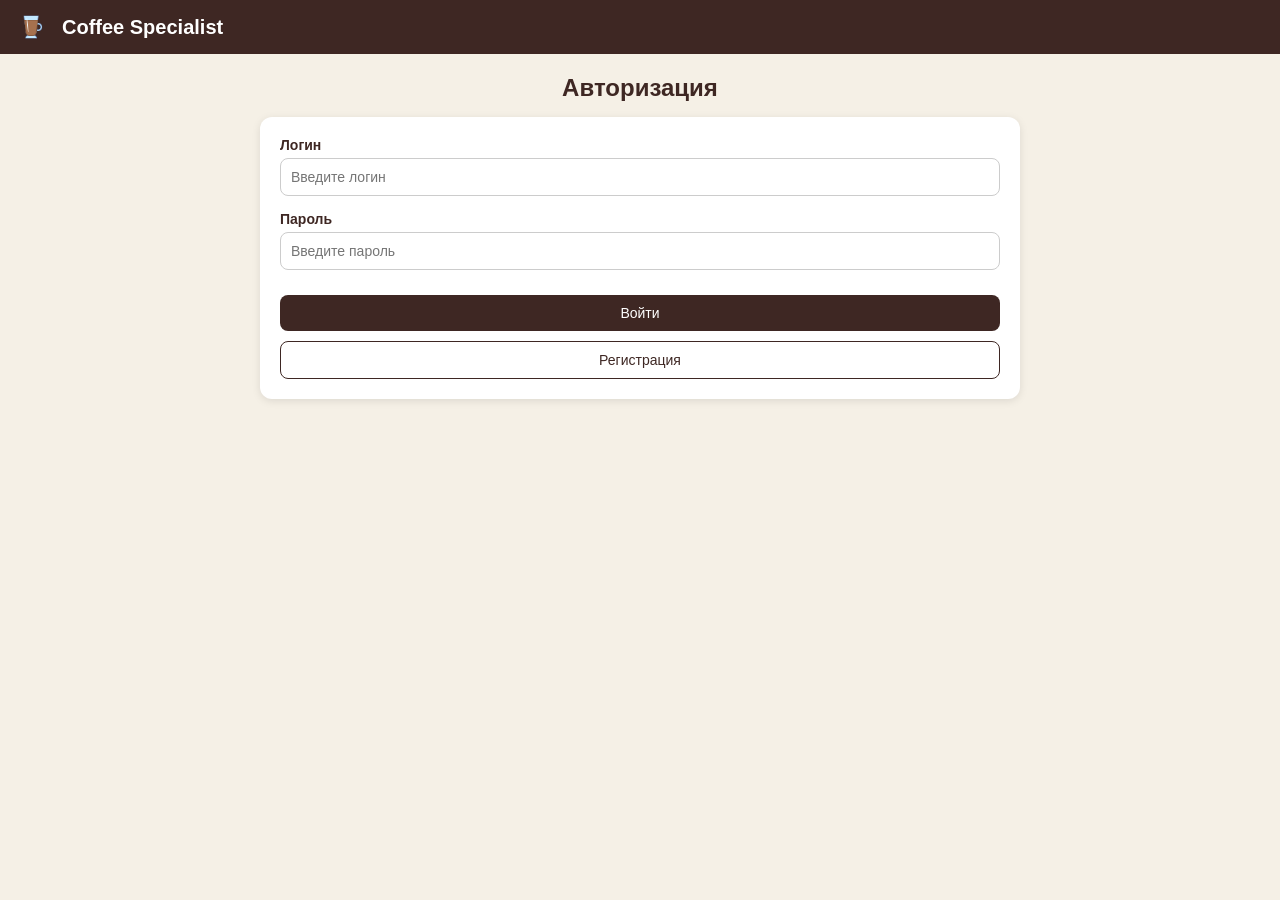
==== frontend/auth.html @ 82922bbd "feat: добавлены SEO-метатеги, robot.txt, sitemap.xml и улучшен дизайн" ====
<!DOCTYPE html>
<html lang="ru">
<head>
    <meta charset="UTF-8">
    <meta name="viewport" content="width=device-width, initial-scale=1.0">
    <title>Вход — Coffee Specialist</title>
    <meta name="description" content="Войдите в свой аккаунт Coffee Specialist.">
    <meta name="robots" content="noindex, nofollow">
    <link rel="stylesheet" href="style.css">
</head>
<body>
    <header>
        <div class="logo">
            <img src="images/coffee.png" alt="Coffee Specialist" style="height: 24px; margin-right: 8px;">
            Coffee Specialist</div>
    </header>

    <main>
        <h1 style="text-align: center;">Авторизация</h1>
        <div class="form-container">
            <div class="form-group">
                <label>Логин</label>
                <input type="text" placeholder="Введите логин">
            </div>
            <div class="form-group">
                <label>Пароль</label>
                <input type="password" placeholder="Введите пароль">
            </div>
            <button class="btn" style="width: 100%;">Войти</button>
            <button class="btn btn-outline" style="width: 100%;">Регистрация</button>
        </div>
    </main>
</body>
</html>
---- frontend/style.css ----
/* Общие настройки */
* {
    margin: 0;
    padding: 0;
    box-sizing: border-box;
    font-family: 'Segoe UI', Tahoma, Geneva, Verdana, sans-serif;
}

body {
    background-color: #F5F0E6; /* Бежевый фон из Figma */
    color: #3E2723; /* Темно-коричневый текст */
    padding-bottom: 70px; /* Место для нижней навигации */
}

/* Шапка (Header) */
header {
    background-color: #3E2723;
    color: white;
    padding: 15px 20px;
    display: flex;
    justify-content: space-between;
    align-items: center;
    position: sticky;
    top: 0;
    z-index: 100;
}

.logo {
    font-size: 20px;
    font-weight: bold;
    display: flex;
    align-items: center;
    gap: 10px;
}

.profile-icon {
    font-size: 24px;
    cursor: pointer;
    text-decoration: none;
    color: white;
}

/* Нижняя навигация */
.bottom-nav {
    position: fixed;
    bottom: 0;
    left: 0;
    width: 100%;
    background-color: #3E2723;
    display: flex;
    justify-content: space-around;
    padding: 10px 0;
    z-index: 100;
}

.bottom-nav a {
    color: white;
    text-decoration: none;
    font-size: 24px;
    opacity: 0.6;
    transition: opacity 0.2s;
}

.bottom-nav a.active, .bottom-nav a:hover {
    opacity: 1;
}

/* Контейнеры для контента */
main {
    padding: 20px;
    max-width: 800px;
    margin: 0 auto;
}

h1 {
    font-size: 24px;
    margin-bottom: 15px;
    font-weight: 600;
}

/* Карточки (Кофейни и Товары) */
.card {
    background-color: white;
    border-radius: 12px;
    padding: 15px;
    margin-bottom: 15px;
    box-shadow: 0 2px 8px rgba(0, 0, 0, 0.1);
    transition: transform 0.2s, box-shadow 0.2s;
    display: flex;
    flex-direction: column;
    gap: 5px;
}

.card:hover {
    transform: translateY(-2px);
    box-shadow: 0 4px 12px rgba(0, 0, 0, 0.15);
}

.card h3 {
    font-size: 18px;
    margin-bottom: 5px;
}

.card .address {
    font-size: 14px;
    color: #6D4C41;
}

.card .rating {
    font-size: 14px;
    font-weight: bold;
    color: #FFA000;
}

.card .price {
    font-size: 16px;
    font-weight: bold;
    margin-top: 5px;
}

/* Кнопки */
.btn {
    background-color: #3E2723;
    color: white;
    border: none;
    padding: 10px 15px;
    border-radius: 8px;
    cursor: pointer;
    font-size: 14px;
    transition: background-color 0.2s;
    margin-top: 10px;
}

.btn:hover {
    background-color: #5D4037;
}

.btn-outline {
    background-color: transparent;
    border: 1px solid #3E2723;
    color: #3E2723;
}

/* Элементы корзины */
.cart-item {
    display: flex;
    justify-content: space-between;
    align-items: center;
    background: white;
    padding: 15px;
    border-radius: 12px;
    margin-bottom: 10px;
    box-shadow: 0 2px 8px rgba(0, 0, 0, 0.1);
}

.cart-item button {
    background: #d32f2f; /* Красный крестик */
    color: white;
    border: none;
    border-radius: 50%;
    width: 30px;
    height: 30px;
    cursor: pointer;
    font-weight: bold;
}

/* Итоговая сумма */
.total-box {
    background-color: #D7CCC8;
    padding: 15px;
    border-radius: 12px;
    margin-top: 20px;
    text-align: center;
}

/* Формы (Авторизация и Профиль) */
.form-container {
    background: white;
    padding: 20px;
    border-radius: 12px;
    box-shadow: 0 2px 8px rgba(0, 0, 0, 0.1);
}

.form-group {
    margin-bottom: 15px;
}

.form-group label {
    display: block;
    margin-bottom: 5px;
    font-size: 14px;
    font-weight: 600;
}

.form-group input, .form-group select {
    width: 100%;
    padding: 10px;
    border: 1px solid #ccc;
    border-radius: 8px;
    font-size: 14px;
}

/* Ползунки (для профиля) */
input[type="range"] {
    width: 100%;
    margin-top: 5px;
}

/* Стили для иконок в шапке */
.logo img {
    height: 30px; /* Размер иконки */
    vertical-align: middle;
}

/* Стили для иконок в навигации */
.bottom-nav img {
    height: 28px;
    width: 28px;
    filter: brightness(0) invert(1); /* Делает иконки белыми (если они черные) */
    opacity: 0.7;
    transition: opacity 0.2s;
}

.bottom-nav a:hover img, .bottom-nav a.active img {
    opacity: 1;
}

.profile-icon img {
    height: 28px;
    filter: brightness(0) invert(1); /* Делает иконку белой */
    opacity: 0.8;
    transition: opacity 0.2s;
}

.profile-icon:hover img {
    opacity: 1;
}
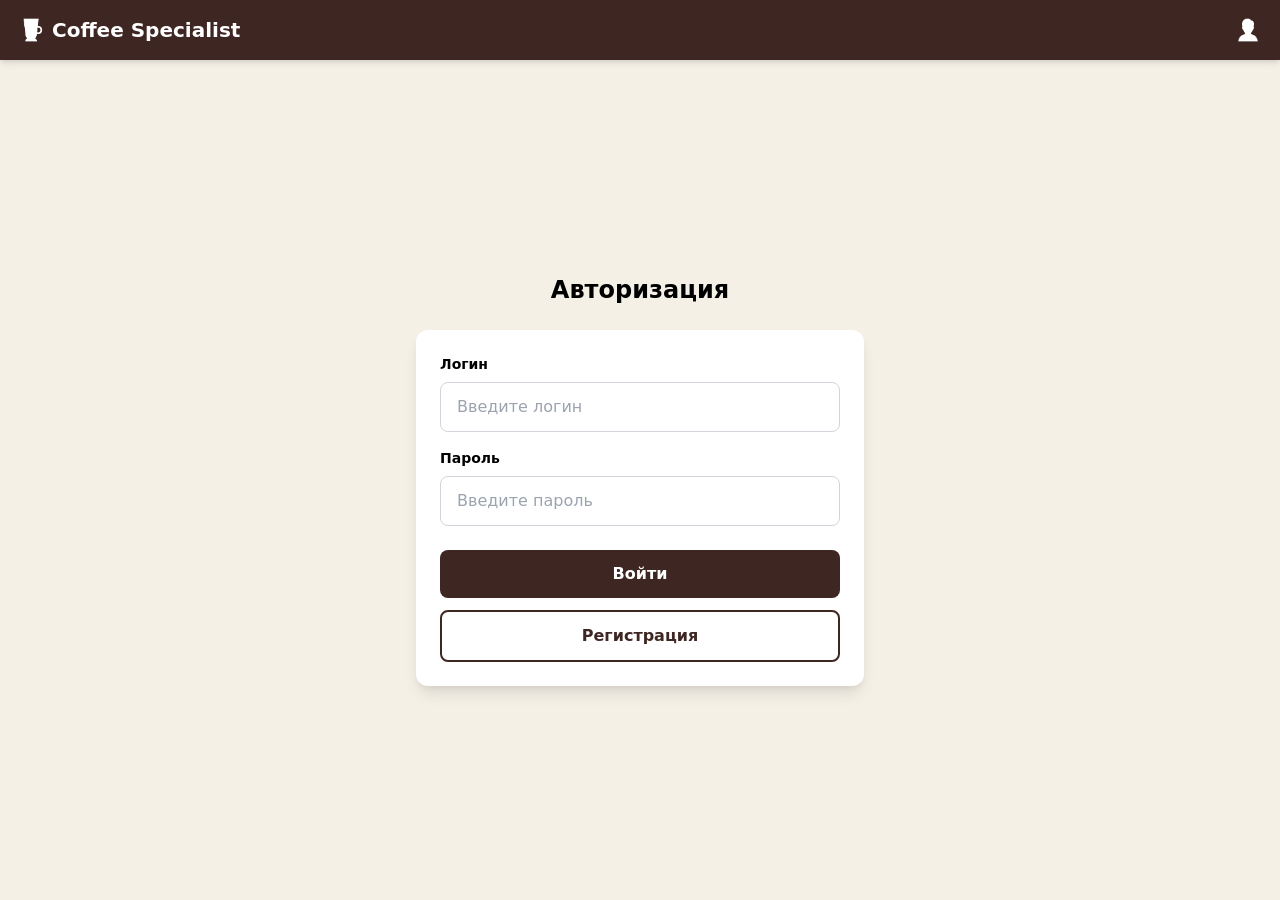
==== commit 6b137739: "docs: добавлен отчет deploy и скриншоты, сертификаты и nginx теперь в deploy" ====
--- a/frontend/auth.html
+++ b/frontend/auth.html
@@ -6,28 +6,37 @@
     <title>Вход — Coffee Specialist</title>
     <meta name="description" content="Войдите в свой аккаунт Coffee Specialist.">
     <meta name="robots" content="noindex, nofollow">
+    <link rel="stylesheet" href="tailwind.css">
     <link rel="stylesheet" href="style.css">
 </head>
-<body>
-    <header>
-        <div class="logo">
-            <img src="images/coffee.png" alt="Coffee Specialist" style="height: 24px; margin-right: 8px;">
-            Coffee Specialist</div>
+<body class="bg-orange-50 min-h-screen flex flex-col">
+
+    <header class="bg-coffee text-white px-5 py-4 flex justify-between items-center sticky top-0 z-50 shadow-md">
+        <div class="text-xl font-bold flex items-center gap-2">
+            <img src="images/coffee.png" alt="Coffee Specialist" class="h-6 w-6 filter brightness-0 invert">
+            Coffee Specialist
+        </div>
+        <a href="auth.html" class="hover:opacity-80 transition">
+            <img src="images/user.png" alt="Профиль" class="h-6 w-6 filter brightness-0 invert">
+        </a>
     </header>
 
-    <main>
-        <h1 style="text-align: center;">Авторизация</h1>
-        <div class="form-container">
-            <div class="form-group">
-                <label>Логин</label>
-                <input type="text" placeholder="Введите логин">
+    <main class="flex-grow flex items-center justify-center p-4">
+        <div class="w-full max-w-md">
+            <h1 class="text-2xl font-bold text-stone-800 mb-6 text-center">Авторизация</h1>
+            
+            <div class="bg-white rounded-xl p-6 shadow-lg">
+                <div class="mb-4">
+                    <label class="block text-sm font-semibold text-stone-800 mb-2">Логин</label>
+                    <input type="text" placeholder="Введите логин" class="w-full px-4 py-3 border border-gray-300 rounded-lg focus:outline-none focus:ring-2 focus:ring-stone-800 transition">
+                </div>
+                <div class="mb-6">
+                    <label class="block text-sm font-semibold text-stone-800 mb-2">Пароль</label>
+                    <input type="password" placeholder="Введите пароль" class="w-full px-4 py-3 border border-gray-300 rounded-lg focus:outline-none focus:ring-2 focus:ring-stone-800 transition">
+                </div>
+                <button class="w-full bg-coffee text-white font-bold py-3 rounded-lg hover:opacity-90 transition mb-3">Войти</button>
+                <button class="w-full bg-transparent text-coffee font-bold py-3 rounded-lg border-2 border-coffee hover:bg-coffee hover:text-white transition">Регистрация</button>
             </div>
-            <div class="form-group">
-                <label>Пароль</label>
-                <input type="password" placeholder="Введите пароль">
-            </div>
-            <button class="btn" style="width: 100%;">Войти</button>
-            <button class="btn btn-outline" style="width: 100%;">Регистрация</button>
         </div>
     </main>
 </body>
--- a/frontend/style.css
+++ b/frontend/style.css
@@ -1,237 +1,19 @@
-/* Общие настройки */
 * {
     margin: 0;
     padding: 0;
     box-sizing: border-box;
-    font-family: 'Segoe UI', Tahoma, Geneva, Verdana, sans-serif;
+}
+body {
+    background-color: #F5F0E6;
 }
 
-body {
-    background-color: #F5F0E6; /* Бежевый фон из Figma */
-    color: #3E2723; /* Темно-коричневый текст */
-    padding-bottom: 70px; /* Место для нижней навигации */
+.bg-coffee {
+    background-color: #3E2723;
 }
 
-/* Шапка (Header) */
-header {
-    background-color: #3E2723;
-    color: white;
-    padding: 15px 20px;
-    display: flex;
-    justify-content: space-between;
-    align-items: center;
-    position: sticky;
-    top: 0;
-    z-index: 100;
-}
-
-.logo {
-    font-size: 20px;
-    font-weight: bold;
-    display: flex;
-    align-items: center;
-    gap: 10px;
-}
-
-.profile-icon {
-    font-size: 24px;
-    cursor: pointer;
-    text-decoration: none;
-    color: white;
-}
-
-/* Нижняя навигация */
-.bottom-nav {
-    position: fixed;
-    bottom: 0;
-    left: 0;
-    width: 100%;
-    background-color: #3E2723;
-    display: flex;
-    justify-content: space-around;
-    padding: 10px 0;
-    z-index: 100;
-}
-
-.bottom-nav a {
-    color: white;
-    text-decoration: none;
-    font-size: 24px;
-    opacity: 0.6;
-    transition: opacity 0.2s;
-}
-
-.bottom-nav a.active, .bottom-nav a:hover {
-    opacity: 1;
-}
-
-/* Контейнеры для контента */
-main {
-    padding: 20px;
-    max-width: 800px;
-    margin: 0 auto;
-}
-
-h1 {
-    font-size: 24px;
-    margin-bottom: 15px;
-    font-weight: 600;
-}
-
-/* Карточки (Кофейни и Товары) */
-.card {
-    background-color: white;
-    border-radius: 12px;
-    padding: 15px;
-    margin-bottom: 15px;
-    box-shadow: 0 2px 8px rgba(0, 0, 0, 0.1);
-    transition: transform 0.2s, box-shadow 0.2s;
-    display: flex;
-    flex-direction: column;
-    gap: 5px;
-}
-
-.card:hover {
-    transform: translateY(-2px);
-    box-shadow: 0 4px 12px rgba(0, 0, 0, 0.15);
-}
-
-.card h3 {
-    font-size: 18px;
-    margin-bottom: 5px;
-}
-
-.card .address {
-    font-size: 14px;
-    color: #6D4C41;
-}
-
-.card .rating {
-    font-size: 14px;
-    font-weight: bold;
-    color: #FFA000;
-}
-
-.card .price {
-    font-size: 16px;
-    font-weight: bold;
-    margin-top: 5px;
-}
-
-/* Кнопки */
-.btn {
-    background-color: #3E2723;
-    color: white;
-    border: none;
-    padding: 10px 15px;
-    border-radius: 8px;
-    cursor: pointer;
-    font-size: 14px;
-    transition: background-color 0.2s;
-    margin-top: 10px;
-}
-
-.btn:hover {
-    background-color: #5D4037;
-}
-
-.btn-outline {
-    background-color: transparent;
-    border: 1px solid #3E2723;
+.text-coffee {
     color: #3E2723;
 }
-
-/* Элементы корзины */
-.cart-item {
-    display: flex;
-    justify-content: space-between;
-    align-items: center;
-    background: white;
-    padding: 15px;
-    border-radius: 12px;
-    margin-bottom: 10px;
-    box-shadow: 0 2px 8px rgba(0, 0, 0, 0.1);
-}
-
-.cart-item button {
-    background: #d32f2f; /* Красный крестик */
-    color: white;
-    border: none;
-    border-radius: 50%;
-    width: 30px;
-    height: 30px;
-    cursor: pointer;
-    font-weight: bold;
-}
-
-/* Итоговая сумма */
-.total-box {
-    background-color: #D7CCC8;
-    padding: 15px;
-    border-radius: 12px;
-    margin-top: 20px;
-    text-align: center;
-}
-
-/* Формы (Авторизация и Профиль) */
-.form-container {
-    background: white;
-    padding: 20px;
-    border-radius: 12px;
-    box-shadow: 0 2px 8px rgba(0, 0, 0, 0.1);
-}
-
-.form-group {
-    margin-bottom: 15px;
-}
-
-.form-group label {
-    display: block;
-    margin-bottom: 5px;
-    font-size: 14px;
-    font-weight: 600;
-}
-
-.form-group input, .form-group select {
-    width: 100%;
-    padding: 10px;
-    border: 1px solid #ccc;
-    border-radius: 8px;
-    font-size: 14px;
-}
-
-/* Ползунки (для профиля) */
-input[type="range"] {
-    width: 100%;
-    margin-top: 5px;
-}
-
-/* Стили для иконок в шапке */
-.logo img {
-    height: 30px; /* Размер иконки */
-    vertical-align: middle;
-}
-
-/* Стили для иконок в навигации */
-.bottom-nav img {
-    height: 28px;
-    width: 28px;
-    filter: brightness(0) invert(1); /* Делает иконки белыми (если они черные) */
-    opacity: 0.7;
-    transition: opacity 0.2s;
-}
-
-.bottom-nav a:hover img, .bottom-nav a.active img {
-    opacity: 1;
-}
-
-.profile-icon img {
-    height: 28px;
-    filter: brightness(0) invert(1); /* Делает иконку белой */
-    opacity: 0.8;
-    transition: opacity 0.2s;
-}
-
-.profile-icon:hover img {
-    opacity: 1;
+.border-coffee {
+    border-color: #3E2723;
 }
